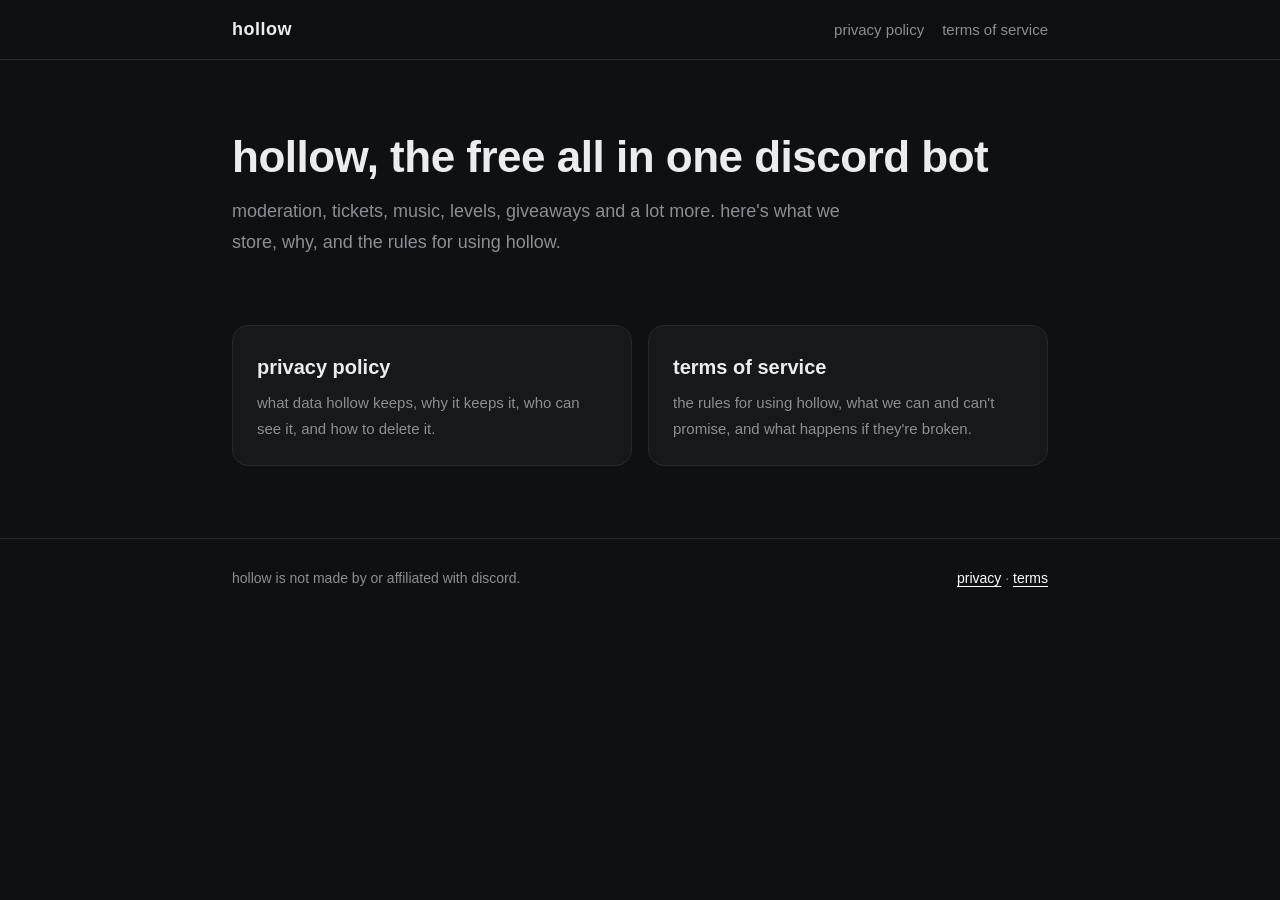
==== index.html @ 287658a7 "privacy policy and terms of service" ====
<!doctype html>
<html lang="en">
<head>
  <meta charset="utf-8">
  <meta name="viewport" content="width=device-width, initial-scale=1">
  <title>hollow · legal</title>
  <meta name="description" content="privacy policy and terms of service for hollow, the discord bot">
  <link rel="stylesheet" href="style.css">
</head>
<body>
  <header class="top">
    <div class="wrap">
      <a class="brand" href="index.html">hollow</a>
      <nav class="nav">
        <a href="privacy.html">privacy policy</a>
        <a href="terms.html">terms of service</a>
      </nav>
    </div>
  </header>

  <main class="wrap">
    <div class="hero">
      <h1>hollow, the free all in one discord bot</h1>
      <p>moderation, tickets, music, levels, giveaways and a lot more. here's what we store, why, and the rules for using hollow.</p>
    </div>

    <div class="cards">
      <a class="card" href="privacy.html">
        <h2>privacy policy</h2>
        <p>what data hollow keeps, why it keeps it, who can see it, and how to delete it.</p>
      </a>
      <a class="card" href="terms.html">
        <h2>terms of service</h2>
        <p>the rules for using hollow, what we can and can't promise, and what happens if they're broken.</p>
      </a>
    </div>
  </main>

  <footer>
    <div class="wrap">
      <span>hollow is not made by or affiliated with discord.</span>
      <span><a href="privacy.html">privacy</a> · <a href="terms.html">terms</a></span>
    </div>
  </footer>
</body>
</html>
---- style.css ----
:root {
  --bg: #0f1012;
  --panel: #17181b;
  --line: #26282d;
  --soft: #8c8e96;
  --ink: #ececee;
  --accent: #ffffff;
}

* { box-sizing: border-box; }

html { scroll-behavior: smooth; }

body {
  margin: 0;
  background: var(--bg);
  color: var(--ink);
  font: 16px/1.7 -apple-system, BlinkMacSystemFont, "Segoe UI", Inter, Roboto, Helvetica, Arial, sans-serif;
  -webkit-font-smoothing: antialiased;
}

a { color: var(--accent); text-underline-offset: 3px; }
a:hover { opacity: .8; }

.top {
  position: sticky;
  top: 0;
  z-index: 10;
  background: rgba(15, 16, 18, .85);
  backdrop-filter: blur(10px);
  border-bottom: 1px solid var(--line);
}

.top .wrap {
  display: flex;
  align-items: center;
  justify-content: space-between;
  gap: 16px;
  padding-top: 14px;
  padding-bottom: 14px;
}

.brand {
  font-weight: 700;
  font-size: 18px;
  letter-spacing: .5px;
  text-decoration: none;
  color: var(--ink);
}

.nav { display: flex; gap: 18px; flex-wrap: wrap; }
.nav a { color: var(--soft); text-decoration: none; font-size: 15px; }
.nav a.on, .nav a:hover { color: var(--ink); opacity: 1; }

.wrap { max-width: 860px; margin: 0 auto; padding: 0 22px; }

.hero { padding: 72px 0 36px; }
.hero h1 { font-size: 44px; line-height: 1.15; margin: 0 0 14px; letter-spacing: -.5px; }
.hero p { color: var(--soft); font-size: 18px; margin: 0; max-width: 620px; }
.meta { color: var(--soft); font-size: 14px; margin-top: 18px; }

.cards { display: grid; grid-template-columns: repeat(auto-fit, minmax(240px, 1fr)); gap: 16px; margin: 32px 0 72px; }
.card {
  display: block;
  background: var(--panel);
  border: 1px solid var(--line);
  border-radius: 16px;
  padding: 24px;
  text-decoration: none;
  color: var(--ink);
  transition: border-color .15s, transform .15s;
}
.card:hover { border-color: #3a3d44; transform: translateY(-2px); opacity: 1; }
.card h2 { margin: 0 0 6px; font-size: 20px; }
.card p { margin: 0; color: var(--soft); font-size: 15px; }

.summary {
  background: var(--panel);
  border: 1px solid var(--line);
  border-radius: 16px;
  padding: 22px 26px;
  margin: 8px 0 40px;
}
.summary h2 { margin: 0 0 10px; font-size: 18px; }
.summary ul { margin: 0; padding-left: 20px; }
.summary li { margin: 6px 0; color: var(--ink); }

.toc { margin: 0 0 40px; padding: 0; list-style: none; columns: 2; column-gap: 28px; }
.toc li { margin: 4px 0; break-inside: avoid; }
.toc a { color: var(--soft); text-decoration: none; font-size: 15px; }
.toc a:hover { color: var(--ink); }

section { padding: 6px 0 22px; border-top: 1px solid var(--line); }
section h2 { font-size: 22px; margin: 26px 0 10px; scroll-margin-top: 80px; }
section h3 { font-size: 17px; margin: 20px 0 6px; }
section p, section li { color: #cfd0d4; }
section ul { padding-left: 22px; }
section li { margin: 6px 0; }

table { width: 100%; border-collapse: collapse; margin: 14px 0; font-size: 15px; }
th, td { text-align: left; padding: 10px 12px; border-bottom: 1px solid var(--line); vertical-align: top; }
th { color: var(--soft); font-weight: 600; }

code {
  background: var(--panel);
  border: 1px solid var(--line);
  border-radius: 6px;
  padding: 1px 6px;
  font-size: 14px;
}

.note {
  border-left: 3px solid var(--accent);
  background: var(--panel);
  padding: 14px 18px;
  border-radius: 0 12px 12px 0;
  margin: 18px 0;
}

footer { border-top: 1px solid var(--line); padding: 28px 0 48px; color: var(--soft); font-size: 14px; }
footer .wrap { display: flex; justify-content: space-between; gap: 16px; flex-wrap: wrap; }

@media (max-width: 640px) {
  .hero { padding: 48px 0 24px; }
  .hero h1 { font-size: 32px; }
  .toc { columns: 1; }
  table, thead, tbody, tr, th, td { display: block; }
  th { display: none; }
  td { border: none; padding: 4px 0; }
  tr { border-bottom: 1px solid var(--line); padding: 10px 0; }
}
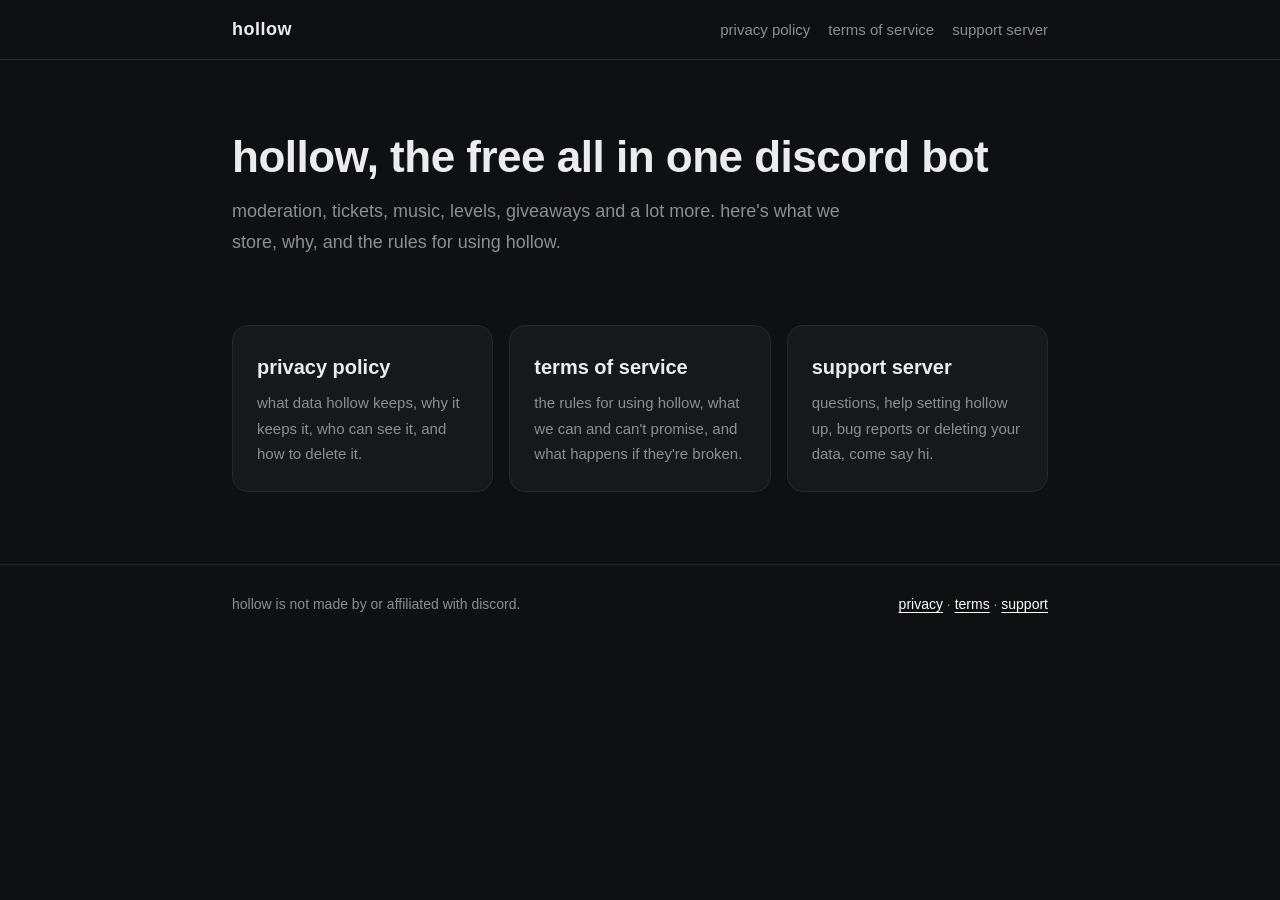
==== commit f4a81acb: "support server link" ====
--- a/index.html
+++ b/index.html
@@ -14,6 +14,7 @@
       <nav class="nav">
         <a href="privacy.html">privacy policy</a>
         <a href="terms.html">terms of service</a>
+        <a href="https://discord.gg/ZcXX8JFPf7" rel="noopener">support server</a>
       </nav>
     </div>
   </header>
@@ -33,13 +34,17 @@
         <h2>terms of service</h2>
         <p>the rules for using hollow, what we can and can't promise, and what happens if they're broken.</p>
       </a>
+      <a class="card" href="https://discord.gg/ZcXX8JFPf7" rel="noopener">
+        <h2>support server</h2>
+        <p>questions, help setting hollow up, bug reports or deleting your data, come say hi.</p>
+      </a>
     </div>
   </main>
 
   <footer>
     <div class="wrap">
       <span>hollow is not made by or affiliated with discord.</span>
-      <span><a href="privacy.html">privacy</a> · <a href="terms.html">terms</a></span>
+      <span><a href="privacy.html">privacy</a> · <a href="terms.html">terms</a> · <a href="https://discord.gg/ZcXX8JFPf7" rel="noopener">support</a></span>
     </div>
   </footer>
 </body>
